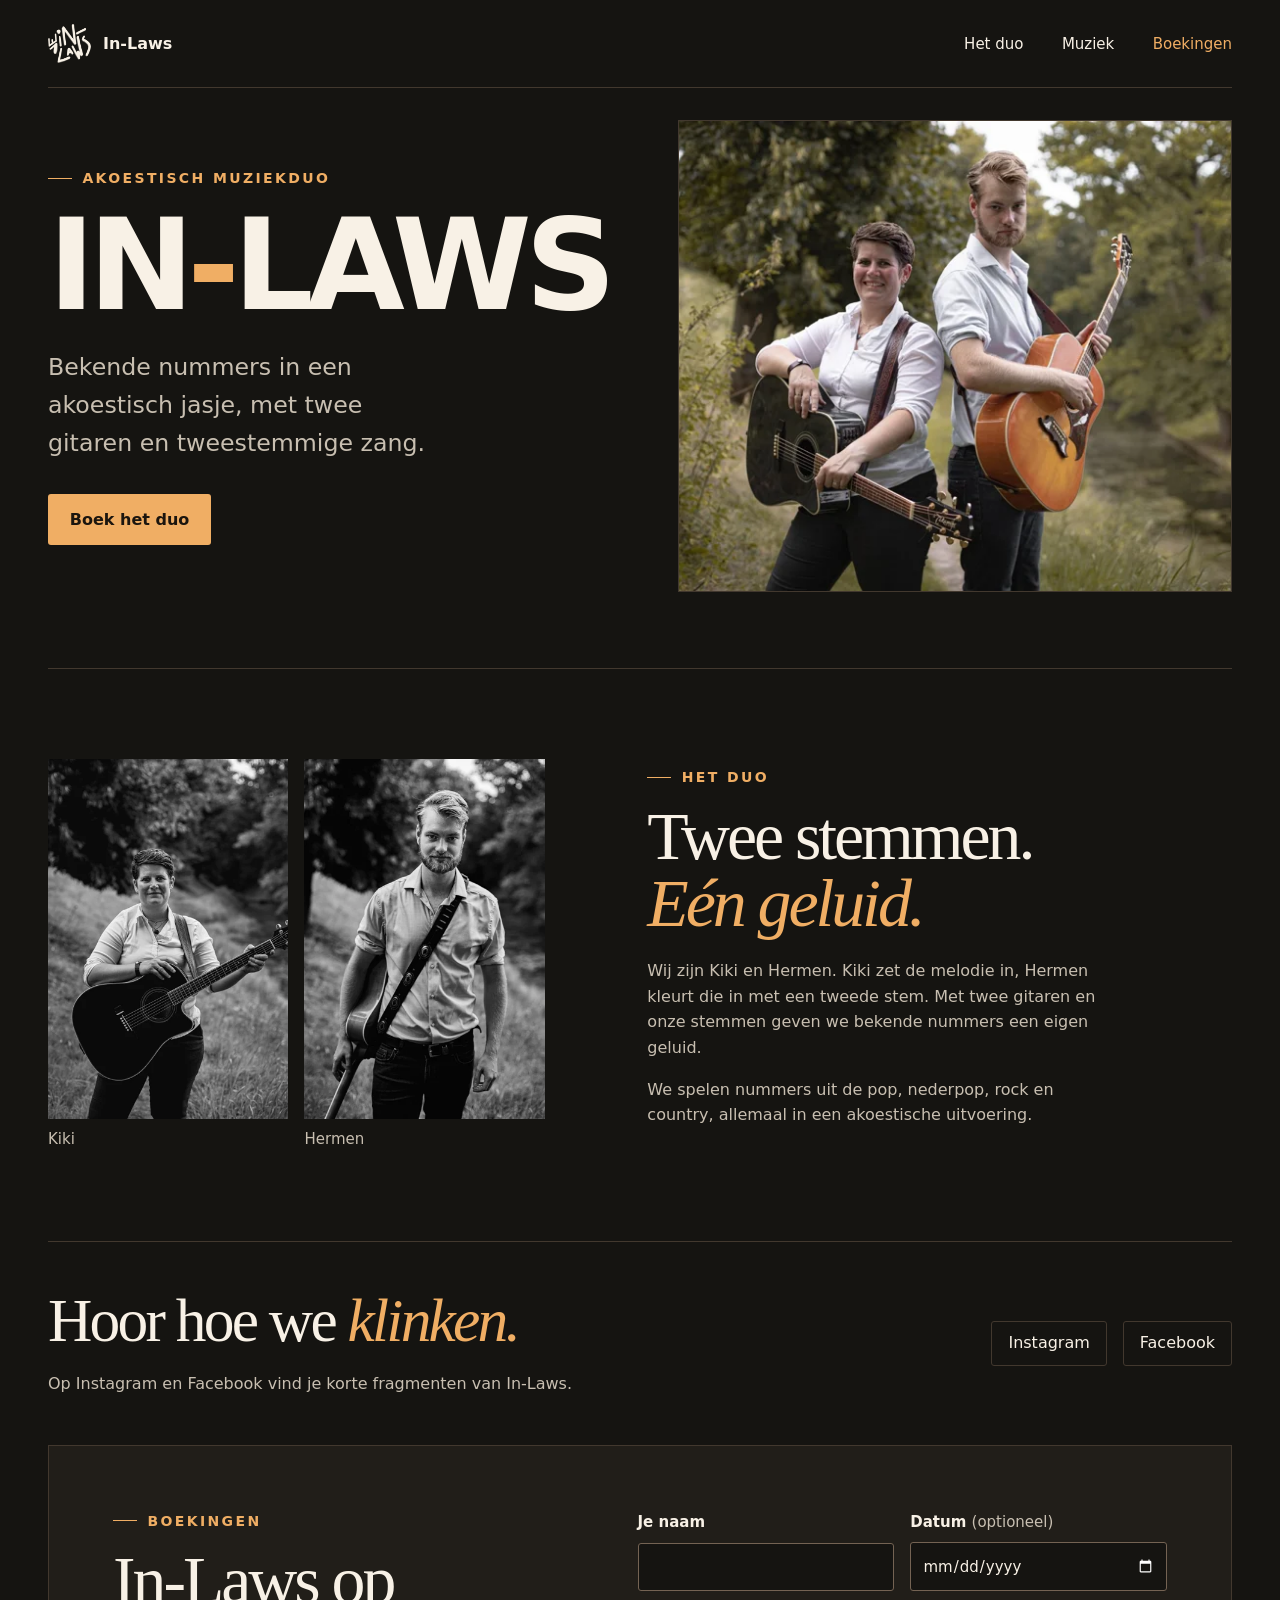
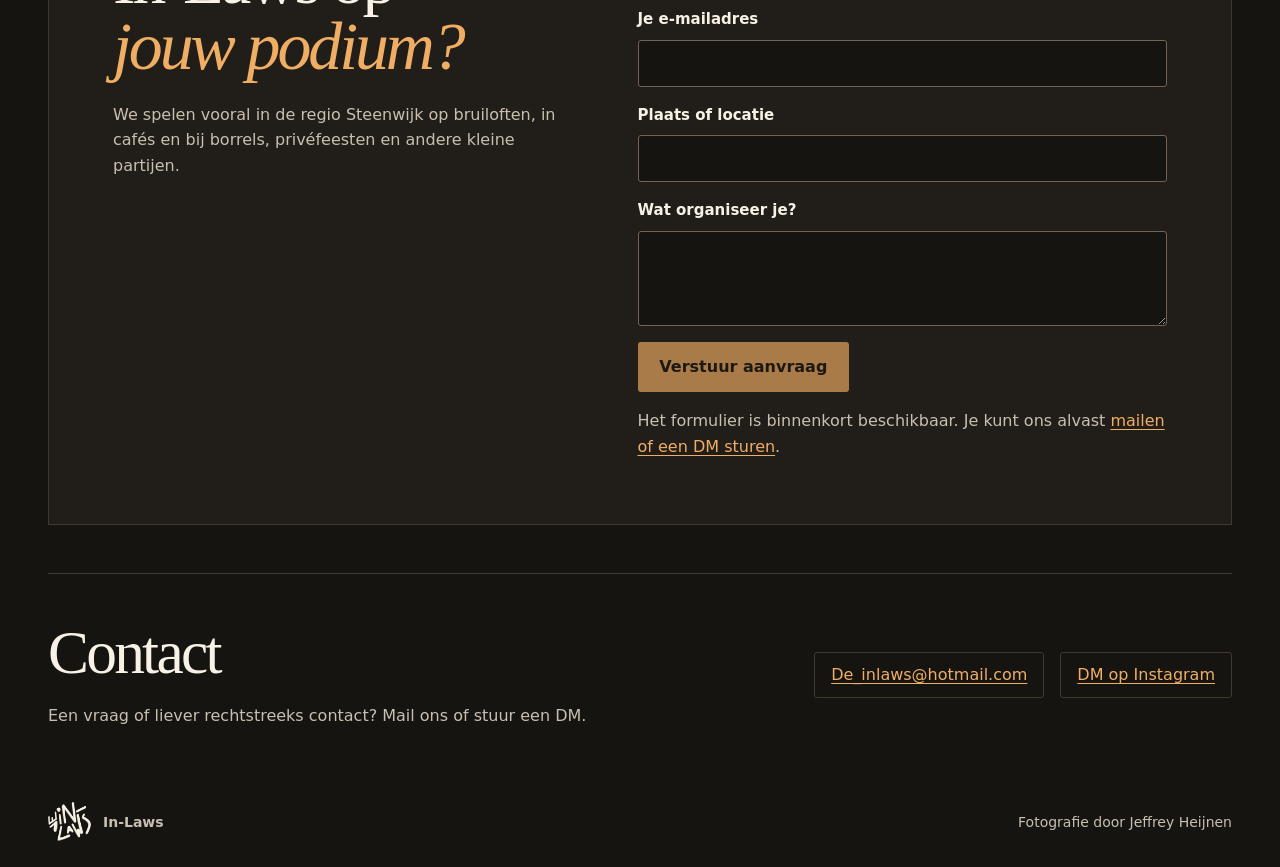
==== index.html @ 61add074 "Add the In-Laws website" ====
<!doctype html>
<html lang="nl">
<head>
<meta charset="utf-8">
<meta name="viewport" content="width=device-width, initial-scale=1">
<meta name="description" content="In-Laws is het akoestische duo van Kiki en Hermen. Akoestische covers voor cafés, bruiloften en kleine feesten in de regio Steenwijk.">
<meta name="theme-color" content="#151411">
<title>In-Laws | Akoestisch muziekduo</title>
<link rel="icon" href="assets/foto-1.webp">
<link rel="stylesheet" href="style.css">
<script src="booking.js" defer></script>
</head>
<body>
<header class="header wrap">
  <a class="brand" href="#home" aria-label="In-Laws, naar boven"><img src="assets/logo.webp" width="43" height="43" alt=""><span>In-Laws</span></a>
  <nav aria-label="Hoofdnavigatie"><a href="#duo">Het duo</a><a href="#muziek">Muziek</a><a class="nav-book" href="#boeken">Boekingen</a></nav>
</header>
<main id="home">
  <section class="hero wrap" aria-labelledby="title">
    <div class="hero-copy">
      <p class="label"><span></span> Akoestisch muziekduo</p>
      <h1 id="title">IN<span>‑</span>LAWS</h1>
      <p class="intro">Bekende nummers in een akoestisch jasje, met twee gitaren en tweestemmige zang.</p>
      <a class="button" href="#boeken">Boek het duo</a>
    </div>
    <figure class="hero-image"><img src="assets/in-laws-duo.webp" srcset="assets/in-laws-duo-720.webp 720w, assets/in-laws-duo.webp 1440w" sizes="(max-width: 640px) calc(100vw - 2rem), (max-width: 1300px) 48vw, 580px" alt="Kiki en Hermen samen met hun akoestische gitaren" fetchpriority="high"></figure>
  </section>

  <section id="duo" class="duo wrap" aria-labelledby="duo-title">
    <div class="duo-portraits">
      <figure><img src="assets/kiki.webp" alt="Kiki met haar gitaar" loading="lazy"><figcaption>Kiki</figcaption></figure>
      <figure><img src="assets/hermen.webp" alt="Hermen met zijn gitaar" loading="lazy"><figcaption>Hermen</figcaption></figure>
    </div>
    <div class="duo-copy">
      <p class="label"><span></span> Het duo</p>
      <h2 id="duo-title">Twee stemmen.<br><em>Eén geluid.</em></h2>
      <p>Wij zijn Kiki en Hermen. Kiki zet de melodie in, Hermen kleurt die in met een tweede stem. Met twee gitaren en onze stemmen geven we bekende nummers een eigen geluid.</p>
      <p>We spelen nummers uit de pop, nederpop, rock en country, allemaal in een akoestische uitvoering.</p>
    </div>
  </section>

  <section id="muziek" class="music wrap" aria-labelledby="music-title">
    <div>
      <h2 id="music-title">Hoor hoe we <em>klinken.</em></h2>
      <p>Op Instagram en Facebook vind je korte fragmenten van In-Laws.</p>
    </div>
    <div class="social-links">
      <a href="https://www.instagram.com/de_inlaws/">Instagram</a>
      <a href="https://www.facebook.com/people/De-In-Laws/61577593341470/?ref=PROFILE_EDIT_xav_ig_profile_page_web">Facebook</a>
    </div>
  </section>

  <section id="boeken" class="booking wrap" aria-labelledby="booking-title">
    <div>
      <p class="label"><span></span> Boekingen</p>
      <h2 id="booking-title">In-Laws op<br><em>jouw podium?</em></h2>
      <p>We spelen vooral in de regio Steenwijk op bruiloften, in cafés en bij borrels, privéfeesten en andere kleine partijen.</p>
    </div>
    <form id="booking-form" method="post" action="https://api.web3forms.com/submit">
      <input type="hidden" name="access_key" value="">
      <input type="hidden" name="subject" value="Boekingsaanvraag In-Laws">
      <input type="checkbox" name="botcheck" hidden tabindex="-1" autocomplete="off">
      <div class="fields">
        <label>Je naam<input name="naam" autocomplete="name" required maxlength="100"></label>
        <label>Datum <span>(optioneel)</span><input name="datum" type="date"></label>
      </div>
      <label>Je e-mailadres<input name="email" type="email" autocomplete="email" required maxlength="254"></label>
      <label>Plaats of locatie<input name="locatie" required maxlength="160"></label>
      <label>Wat organiseer je?<textarea name="bericht" rows="3" required maxlength="1500"></textarea></label>
      <button id="send-booking" class="button" type="submit" disabled>Verstuur aanvraag</button>
      <p class="form-status" id="form-status" role="status">Het formulier is binnenkort beschikbaar. Je kunt ons alvast <a href="#contact">mailen of een DM sturen</a>.</p>
    </form>
  </section>
  <section id="contact" class="music wrap contact" aria-labelledby="contact-title">
    <div>
      <h2 id="contact-title">Contact</h2>
      <p>Een vraag of liever rechtstreeks contact? Mail ons of stuur een DM.</p>
    </div>
    <div class="social-links">
      <a href="mailto:De_inlaws@hotmail.com">De_inlaws@hotmail.com</a>
      <a href="https://ig.me/m/de_inlaws">DM op Instagram</a>
    </div>
  </section>
</main>
<footer class="footer wrap">
  <a class="brand" href="#home"><img src="assets/logo.webp" width="40" height="40" alt=""><span>In-Laws</span></a>
  <span>Fotografie door Jeffrey Heijnen</span>
</footer>
</body>
</html>
---- style.css ----
:root {
  color-scheme: dark;
  --bg: #151411;
  --panel: #211e19;
  --ink: #f8f1e6;
  --muted: #c8bfb1;
  --accent: #f0ae64;
  --line: #42382e;
}
*, *::before, *::after { box-sizing: border-box; }
html { scroll-behavior: smooth; }
body { margin: 0; background: var(--bg); color: var(--ink); font: 1rem/1.6 system-ui, sans-serif; }
[hidden] { display: none !important; }
a { color: inherit; text-decoration: none; }
:focus-visible { outline: 2px solid var(--accent); outline-offset: 5px; }
img { display: block; width: 100%; height: 100%; object-fit: cover; }
figure { margin: 0; overflow: hidden; }
p { margin: 0 0 1rem; color: var(--muted); }
.wrap { width: min(100% - 6rem, 1240px); margin-inline: auto; }
.header, .footer { display: flex; align-items: center; justify-content: space-between; gap: 1rem; }
.header { min-height: 88px; border-bottom: 1px solid var(--line); }
.brand { display: inline-flex; gap: .75rem; align-items: center; font-weight: 750; }
.brand img { width: 43px; height: 43px; object-fit: contain; }
nav { display: flex; align-items: center; gap: clamp(.9rem, 3vw, 2.5rem); font-size: .9375rem; }
nav a { padding-block: .5rem; }
nav a:hover, .nav-book { color: var(--accent); }
.hero { display: grid; grid-template-columns: 1.08fr 1fr; min-height: 580px; padding-block: 2rem 4.75rem; align-items: stretch; gap: 2rem; }
.hero-copy { align-self: center; padding-block: 2rem; }
.label { color: var(--accent); text-transform: uppercase; font-size: .875rem; font-weight: 750; letter-spacing: .17em; display: flex; align-items: center; gap: .65rem; }
.label span { width: 1.5rem; height: 1px; background: currentColor; }
h1 { font-family: Impact, Haettenschweiler, "Arial Narrow", system-ui, sans-serif; font-weight: 900; font-stretch: condensed; font-size: clamp(4.2rem, 9.9vw, 9.2rem); line-height: .93; letter-spacing: -.055em; margin: 1.1rem 0 1.5rem; white-space: nowrap; }
h1 span { color: var(--accent); }
.intro { font-size: clamp(1.12rem, 1.85vw, 1.5rem); max-width: 26ch; margin-bottom: 2rem; }
.hero-image { min-height: 460px; background: #17140e; border: 1px solid var(--line); }
.hero-image img { height: 100%; max-height: 590px; object-position: 42% center; }
.button { display: inline-flex; align-items: center; justify-content: center; min-height: 50px; padding: .72rem 1.3rem; color: #1b150e; background: var(--accent); border: 1px solid transparent; border-radius: 3px; cursor: pointer; font: inherit; font-weight: 750; }
.button:hover { background: #ffcb92; }
.duo { display: grid; grid-template-columns: .85fr 1fr; gap: clamp(2rem, 8vw, 8rem); align-items: center; border-top: 1px solid var(--line); padding-block: clamp(3rem, 7vw, 6rem); }
.duo-portraits { display: grid; grid-template-columns: repeat(2, minmax(0, 1fr)); gap: clamp(.5rem, 1.5vw, 1rem); }
.duo-portraits img { height: auto; aspect-ratio: 2 / 3; }
.duo-portraits figcaption { padding-top: .5rem; color: var(--muted); font-size: .9375rem; }
h2 { margin: 0 0 1.3rem; font-family: Georgia, serif; font-size: clamp(2.7rem, 5.3vw, 5rem); line-height: .98; letter-spacing: -.045em; font-weight: 500; }
h2 em { color: var(--accent); }
.duo-copy p:not(.label), .booking > div p:not(.label) { max-width: 46ch; }
.booking { display: grid; grid-template-columns: .9fr 1fr; gap: 3rem; padding: clamp(1.5rem, 5vw, 4.5rem); background: var(--panel); border: 1px solid var(--line); }
.contact a, .form-status a { color: var(--accent); text-decoration: underline; text-underline-offset: .2em; }
.music { display: flex; flex-wrap: wrap; align-items: center; justify-content: space-between; gap: 1rem 2rem; border-top: 1px solid var(--line); padding-block: 3rem; }
.music h2 { font-size: clamp(2.5rem, 4.8vw, 4rem); }
.music p { margin-bottom: 0; }
.social-links { display: flex; flex-wrap: wrap; gap: .75rem 1rem; align-items: center; }
.social-links a { padding: .55rem 1rem; border: 1px solid var(--line); border-radius: 3px; }
.social-links a:hover { border-color: var(--accent); }
form, label { display: grid; gap: .55rem; }
form { gap: 1rem; align-content: start; }
form .button { justify-self: start; }
.fields { display: grid; grid-template-columns: 1fr 1fr; gap: 1rem; }
label { font-size: .9375rem; font-weight: 650; }
label span { display: contents; font-weight: 400; color: var(--muted); }
input, textarea { width: 100%; min-width: 0; padding: .65rem .7rem; border: 1px solid #746353; border-radius: 3px; background: var(--bg); color: var(--ink); font: inherit; font-weight: 400; }
textarea { resize: vertical; }
.form-status { margin: 0; }
.form-status:empty { display: none; }
.footer { padding-block: 1.5rem; color: var(--muted); font-size: .875rem; }
section { scroll-margin-top: 1rem; }
@media (max-width: 880px) {
  .wrap { width: min(100% - 3rem, 1240px); }
  .hero { min-height: auto; gap: 1.5rem; }
  .hero-image { min-height: 380px; }
}
@media (max-width: 640px) {
  .wrap { width: calc(100% - 2rem); }
  .header { min-height: 70px; gap: .4rem; }
  nav { gap: .65rem; }
  .brand { gap: .35rem; }
  .brand img { width: 35px; height: 35px; }
  .hero, .duo, .booking { grid-template-columns: 1fr; }
  .hero { padding-block: 1rem 2.5rem; gap: .7rem; }
  .hero-copy { padding-block: 1.5rem; }
  h1 { font-size: clamp(3.75rem, 15.8vw, 6.5rem); }
  .hero-image { min-height: 0; aspect-ratio: 1.15; }
  .duo-copy { order: -1; }
  .booking { gap: 1.4rem; }
  .fields { grid-template-columns: 1fr; }
}
@media (prefers-reduced-motion: reduce) {
  html { scroll-behavior: auto; }
}

.button:disabled { opacity: .65; cursor: default; }
.contact { margin-top: 3rem; }
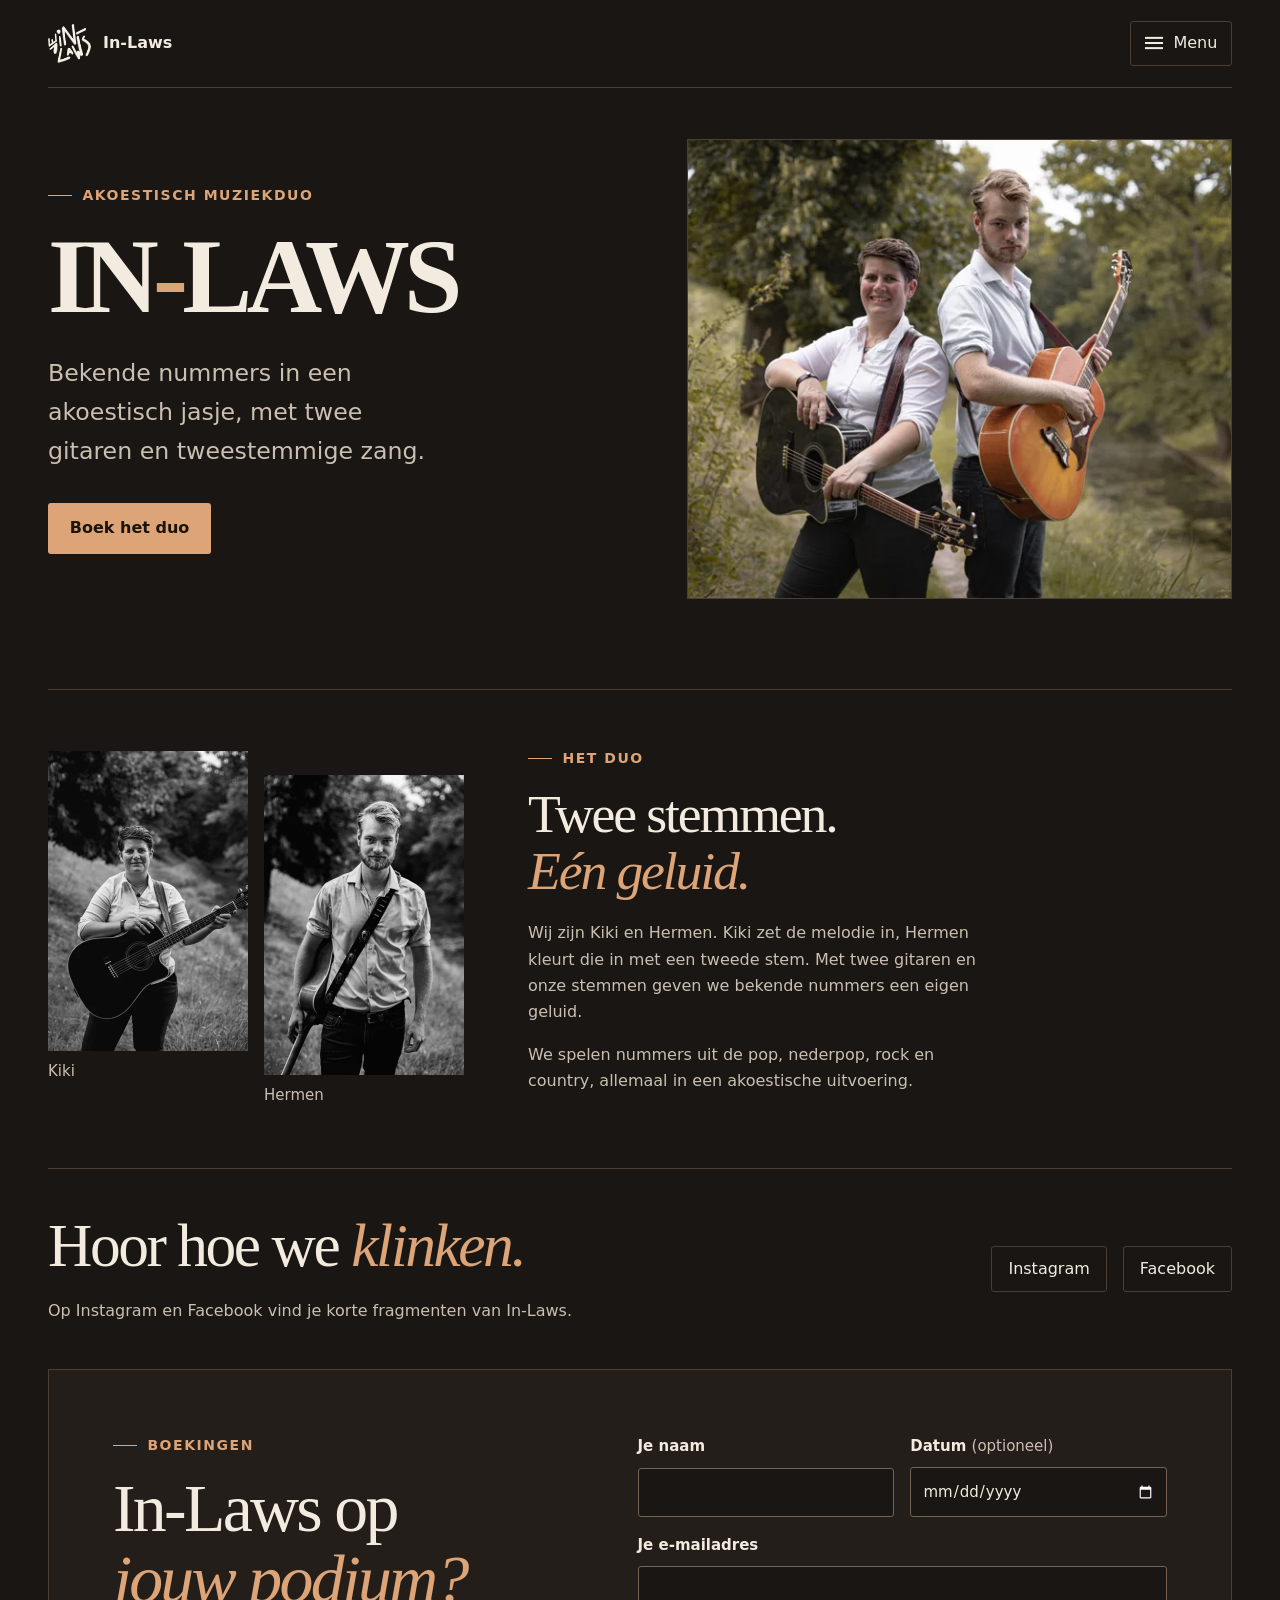
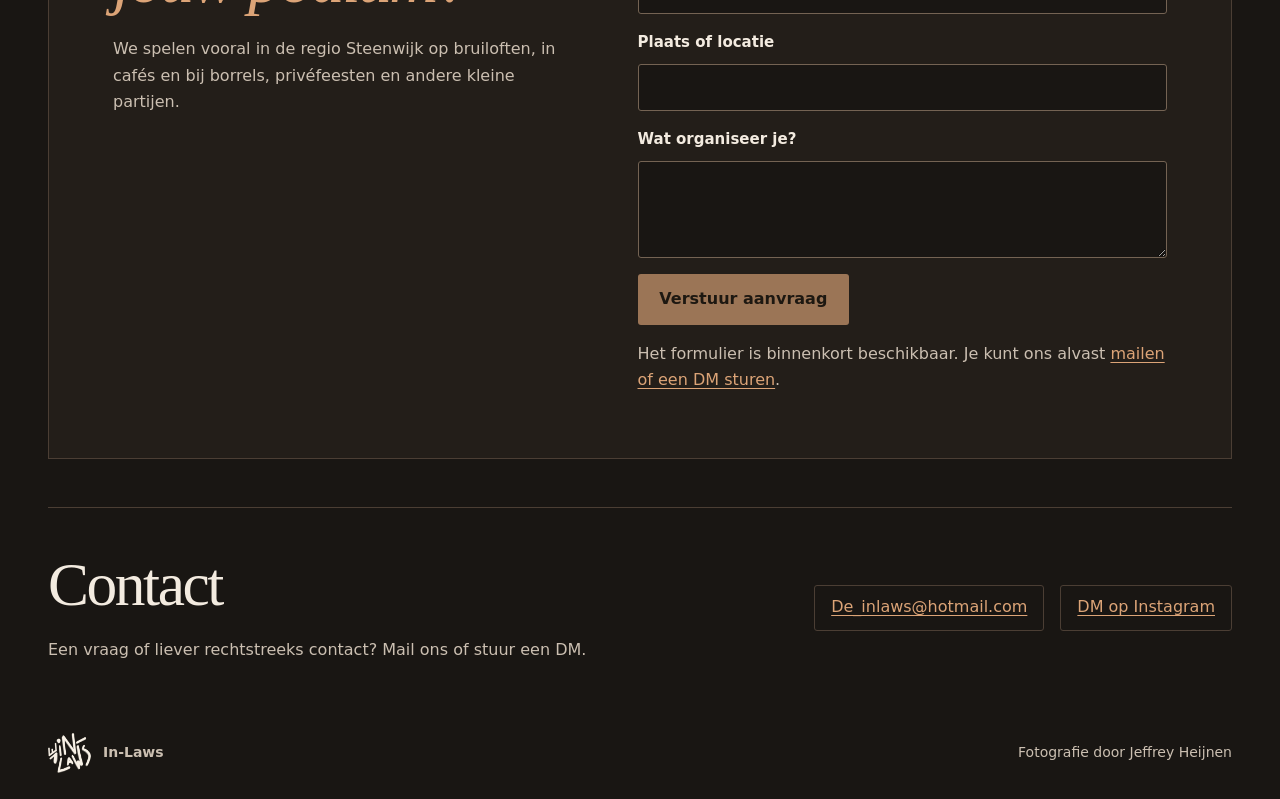
==== commit 4d1d6ae3: "Voeg menu, repertoire en agenda toe" ====
--- a/index.html
+++ b/index.html
@@ -13,7 +13,18 @@
 <body>
 <header class="header wrap">
   <a class="brand" href="#home" aria-label="In-Laws, naar boven"><img src="assets/logo.webp" width="43" height="43" alt=""><span>In-Laws</span></a>
-  <nav aria-label="Hoofdnavigatie"><a href="#duo">Het duo</a><a href="#muziek">Muziek</a><a class="nav-book" href="#boeken">Boekingen</a></nav>
+  <details class="site-menu">
+    <summary><span class="menu-icon" aria-hidden="true"></span>Menu</summary>
+    <nav aria-label="Hoofdnavigatie">
+      <a href="index.html" aria-current="page">Home</a>
+      <a href="repertoire.html">Repertoire</a>
+      <a href="agenda.html">Agenda</a>
+      <a href="#duo">Het duo</a>
+      <a href="#muziek">Muziek</a>
+      <a href="#boeken" class="nav-book">Boekingen</a>
+      <a href="#contact">Contact</a>
+    </nav>
+  </details>
 </header>
 <main id="home">
   <section class="hero wrap" aria-labelledby="title">
--- a/style.css
+++ b/style.css
@@ -88,3 +88,153 @@
 
 .button:disabled { opacity: .65; cursor: default; }
 .contact { margin-top: 3rem; }
+
+/* In-Laws — kleuren en lettertypes */
+:root {
+  --bg: #191613;
+  --panel: #231e19;
+  --ink: #f3ebe0;
+  --muted: #cbbfb1;
+  --accent: #dca477;
+  --accent-hover: #efbc91;
+  --line: #4b3e34;
+  --font-heading: Georgia, "Times New Roman", serif;
+  --font-body: system-ui, sans-serif;
+}
+
+body {
+  font-family: var(--font-body);
+  line-height: 1.65;
+}
+
+h1,
+h2 {
+  font-family: var(--font-heading);
+}
+
+h1 {
+  font-size: clamp(3rem, 8.2vw, 7.25rem);
+  font-weight: 700;
+  line-height: 1;
+  letter-spacing: -.055em;
+}
+
+h2 {
+  font-weight: 400;
+  line-height: 1.05;
+  letter-spacing: -.04em;
+}
+
+.label {
+  letter-spacing: .11em;
+  font-weight: 650;
+}
+
+.button:hover:not(:disabled) {
+  background: var(--accent-hover);
+}
+
+/* Ruimte rond de foto's, tekst en muzieklinks */
+.hero {
+  grid-template-columns: minmax(0, 1.08fr) minmax(0, 1fr);
+  gap: clamp(1.5rem, 4vw, 4rem);
+  padding-block: clamp(1.75rem, 4vw, 3.5rem)
+    clamp(3rem, 7vw, 6rem);
+}
+
+.duo {
+  padding-block: clamp(3rem, 7vw, 6rem);
+}
+
+.music {
+  padding-block: clamp(1.75rem, 4vw, 2.75rem);
+}
+
+@media (min-width: 881px) {
+  .duo-portraits figure:nth-child(2) {
+    margin-top: 1.5rem;
+  }
+}
+
+@media (max-width: 640px) {
+  .hero {
+    grid-template-columns: minmax(0, 1fr);
+    gap: .75rem;
+    padding-block: 1rem 2.75rem;
+  }
+
+  h1 {
+    font-size: clamp(3rem, 13vw, 5.5rem);
+  }
+}
+
+/* Het duo krijgt minder ruimte dan de opening. */
+.duo {
+  grid-template-columns: minmax(0, 26rem) minmax(0, 1fr);
+  gap: clamp(1.5rem, 5vw, 4.5rem);
+  padding-block: clamp(2.25rem, 4.5vw, 4rem);
+}
+
+.duo h2 {
+  font-size: clamp(2.35rem, 4.2vw, 3.65rem);
+}
+
+@media (max-width: 880px) {
+  .duo {
+    grid-template-columns: minmax(0, .85fr) minmax(0, 1fr);
+  }
+}
+
+@media (max-width: 640px) {
+  .duo {
+    grid-template-columns: minmax(0, 1fr);
+  }
+
+  .duo-portraits {
+    max-width: 23rem;
+  }
+}
+  
+/* Het menu en de losse informatiepagina's */
+.site-menu { position: relative; z-index: 2; }
+.site-menu summary {
+  display: flex;
+  align-items: center;
+  gap: .65rem;
+  min-height: 44px;
+  padding: .55rem .85rem;
+  border: 1px solid var(--line);
+  border-radius: 3px;
+  cursor: pointer;
+  list-style: none;
+}
+.site-menu summary::-webkit-details-marker { display: none; }
+.site-menu summary:hover,
+.site-menu[open] summary { border-color: var(--accent); }
+.menu-icon {
+  width: 1.15rem;
+  height: 2px;
+  background: currentColor;
+  box-shadow: 0 -.32rem currentColor, 0 .32rem currentColor;
+}
+.site-menu nav {
+  position: absolute;
+  top: calc(100% + .45rem);
+  right: 0;
+  display: grid;
+  gap: 0;
+  width: 13rem;
+  max-width: calc(100vw - 2rem);
+  padding: .4rem;
+  border: 1px solid var(--line);
+  background: var(--panel);
+}
+.site-menu nav a { display: block; padding: .55rem .65rem; }
+.site-menu nav a:hover,
+.site-menu nav a:focus-visible,
+.site-menu nav [aria-current="page"] { background: var(--bg); color: var(--accent); }
+.info-page { max-width: 59rem; padding-block: clamp(3rem, 8vw, 6rem); }
+.info-page h1 { font-size: clamp(2.75rem, 9vw, 6rem); white-space: normal; }
+.info-page h2 { font-size: clamp(1.8rem, 4vw, 2.8rem); }
+.info-page p { max-width: 54ch; }
+.info-section { border-top: 1px solid var(--line); margin-top: 2rem; padding-top: 2rem; }
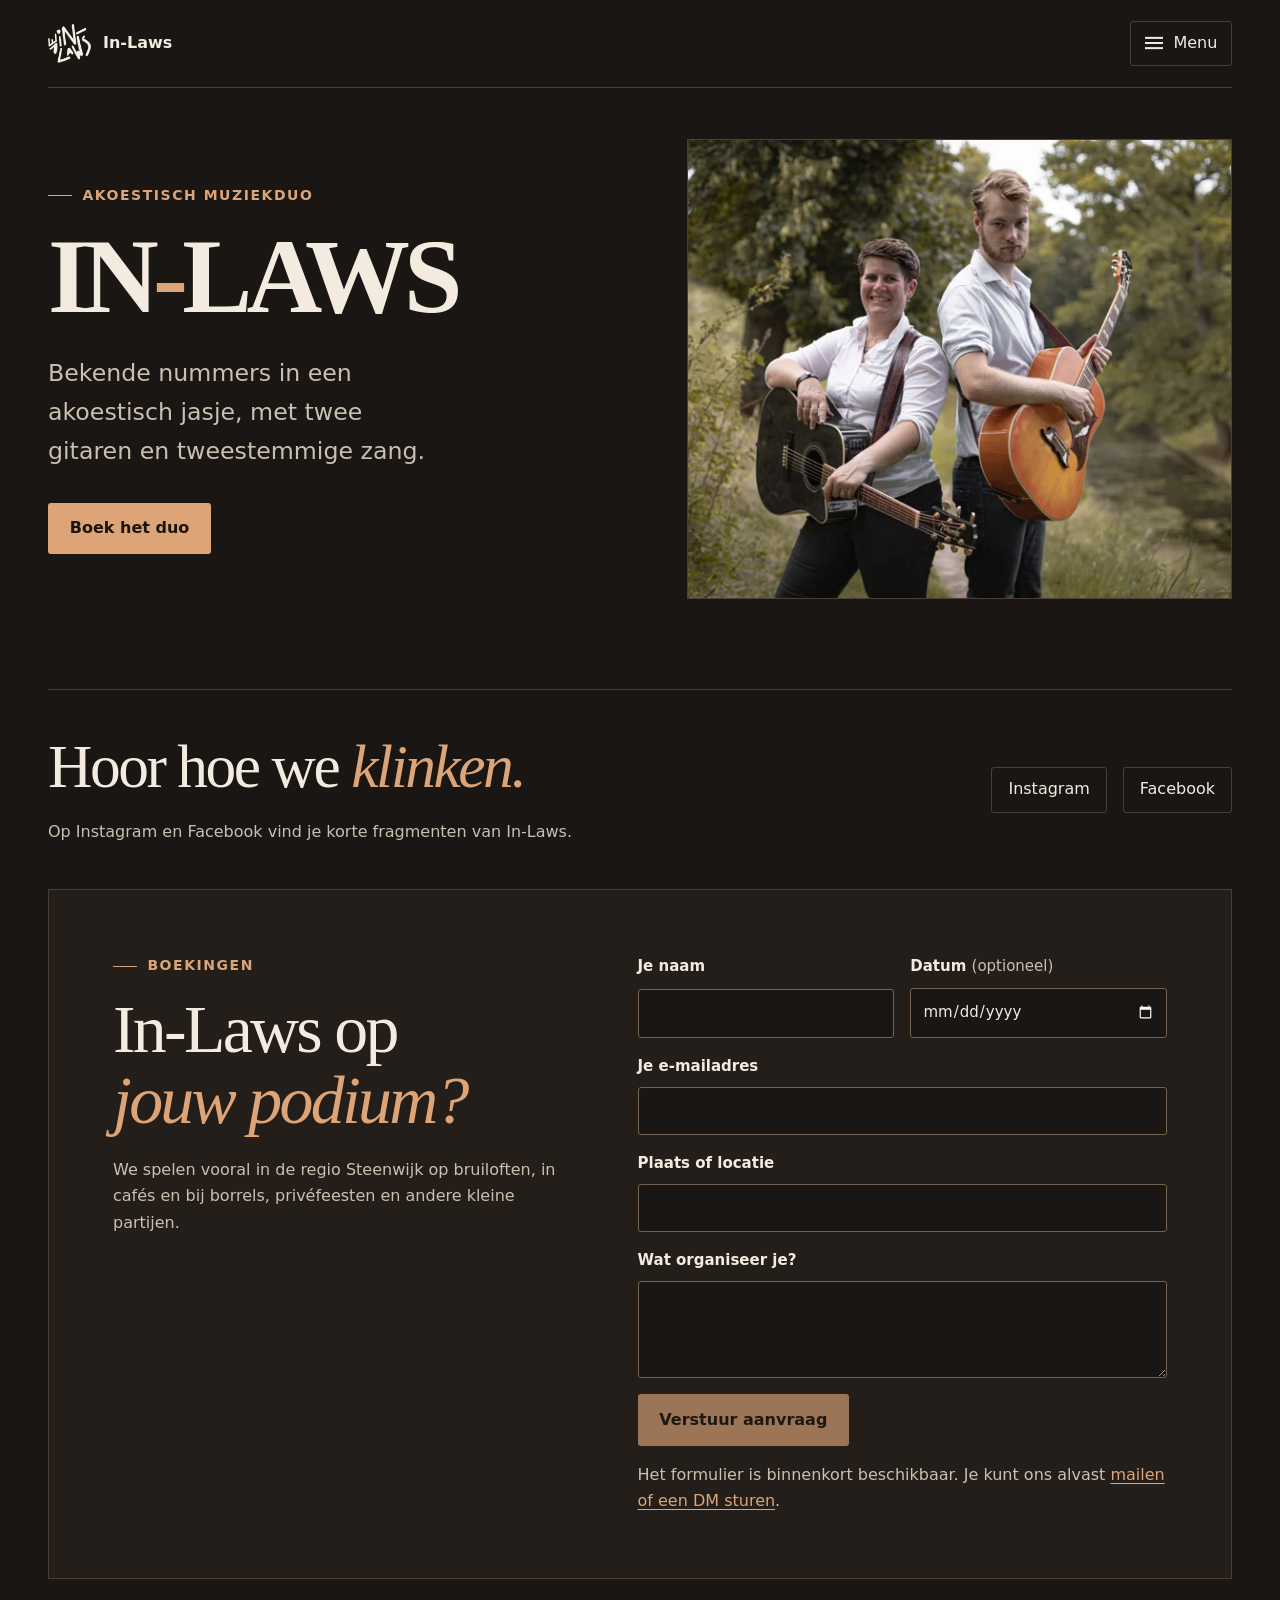
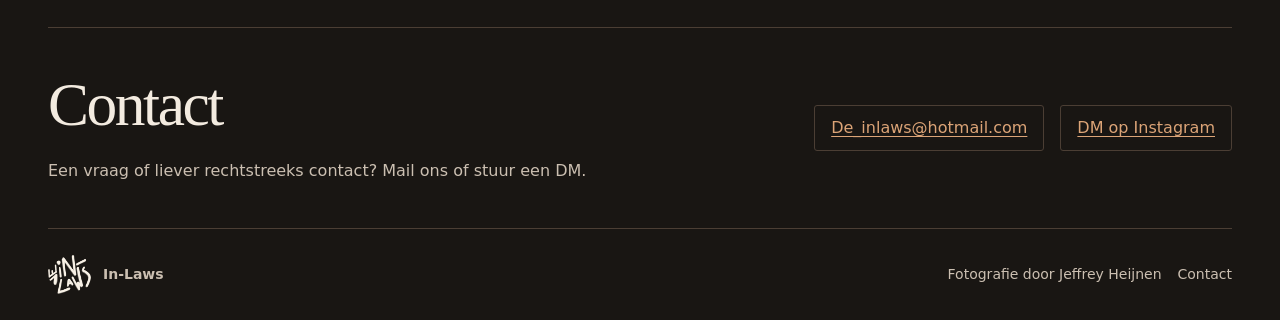
==== commit fc0dd9be: "Maak navigatie en footer gelijk en geef Het duo een eigen pagina" ====
--- a/index.html
+++ b/index.html
@@ -12,14 +12,14 @@
 </head>
 <body>
 <header class="header wrap">
-  <a class="brand" href="#home" aria-label="In-Laws, naar boven"><img src="assets/logo.webp" width="43" height="43" alt=""><span>In-Laws</span></a>
+  <a class="brand" href="index.html"><img src="assets/logo.webp" width="43" height="43" alt=""><span>In-Laws</span></a>
   <details class="site-menu">
     <summary><span class="menu-icon" aria-hidden="true"></span>Menu</summary>
     <nav aria-label="Hoofdnavigatie">
       <a href="index.html" aria-current="page">Home</a>
+      <a href="het-duo.html">Het duo</a>
       <a href="repertoire.html">Repertoire</a>
       <a href="agenda.html">Agenda</a>
-      <a href="#duo">Het duo</a>
       <a href="#muziek">Muziek</a>
       <a href="#boeken" class="nav-book">Boekingen</a>
       <a href="#contact">Contact</a>
@@ -35,19 +35,6 @@
       <a class="button" href="#boeken">Boek het duo</a>
     </div>
     <figure class="hero-image"><img src="assets/in-laws-duo.webp" srcset="assets/in-laws-duo-720.webp 720w, assets/in-laws-duo.webp 1440w" sizes="(max-width: 640px) calc(100vw - 2rem), (max-width: 1300px) 48vw, 580px" alt="Kiki en Hermen samen met hun akoestische gitaren" fetchpriority="high"></figure>
-  </section>
-
-  <section id="duo" class="duo wrap" aria-labelledby="duo-title">
-    <div class="duo-portraits">
-      <figure><img src="assets/kiki.webp" alt="Kiki met haar gitaar" loading="lazy"><figcaption>Kiki</figcaption></figure>
-      <figure><img src="assets/hermen.webp" alt="Hermen met zijn gitaar" loading="lazy"><figcaption>Hermen</figcaption></figure>
-    </div>
-    <div class="duo-copy">
-      <p class="label"><span></span> Het duo</p>
-      <h2 id="duo-title">Twee stemmen.<br><em>Eén geluid.</em></h2>
-      <p>Wij zijn Kiki en Hermen. Kiki zet de melodie in, Hermen kleurt die in met een tweede stem. Met twee gitaren en onze stemmen geven we bekende nummers een eigen geluid.</p>
-      <p>We spelen nummers uit de pop, nederpop, rock en country, allemaal in een akoestische uitvoering.</p>
-    </div>
   </section>
 
   <section id="muziek" class="music wrap" aria-labelledby="music-title">
@@ -94,8 +81,11 @@
   </section>
 </main>
 <footer class="footer wrap">
-  <a class="brand" href="#home"><img src="assets/logo.webp" width="40" height="40" alt=""><span>In-Laws</span></a>
-  <span>Fotografie door Jeffrey Heijnen</span>
+  <a class="brand" href="index.html"><img src="assets/logo.webp" width="43" height="43" alt=""><span>In-Laws</span></a>
+  <div class="footer-meta">
+    <span>Fotografie door Jeffrey Heijnen</span>
+    <a href="index.html#contact">Contact</a>
+  </div>
 </footer>
 </body>
 </html>
--- a/style.css
+++ b/style.css
@@ -175,7 +175,7 @@
   padding-block: clamp(2.25rem, 4.5vw, 4rem);
 }
 
-.duo h2 {
+.duo-page h1 {
   font-size: clamp(2.35rem, 4.2vw, 3.65rem);
 }
 
@@ -238,3 +238,13 @@
 .info-page h2 { font-size: clamp(1.8rem, 4vw, 2.8rem); }
 .info-page p { max-width: 54ch; }
 .info-section { border-top: 1px solid var(--line); margin-top: 2rem; padding-top: 2rem; }
+
+body { min-height: 100vh; display: flex; flex-direction: column; }
+body > main { flex: 1; }
+.header, .footer { flex: none; }
+.footer { border-top: 1px solid var(--line); }
+.footer-meta { display: flex; flex-wrap: wrap; justify-content: flex-end; gap: .35rem 1rem; }
+.footer-meta a:hover { color: var(--accent); }
+.duo-page .duo { border-top: 0; }
+.duo-page h1 { white-space: normal; margin: 0 0 1.3rem; }
+.duo-page h1 em { color: var(--accent); }
